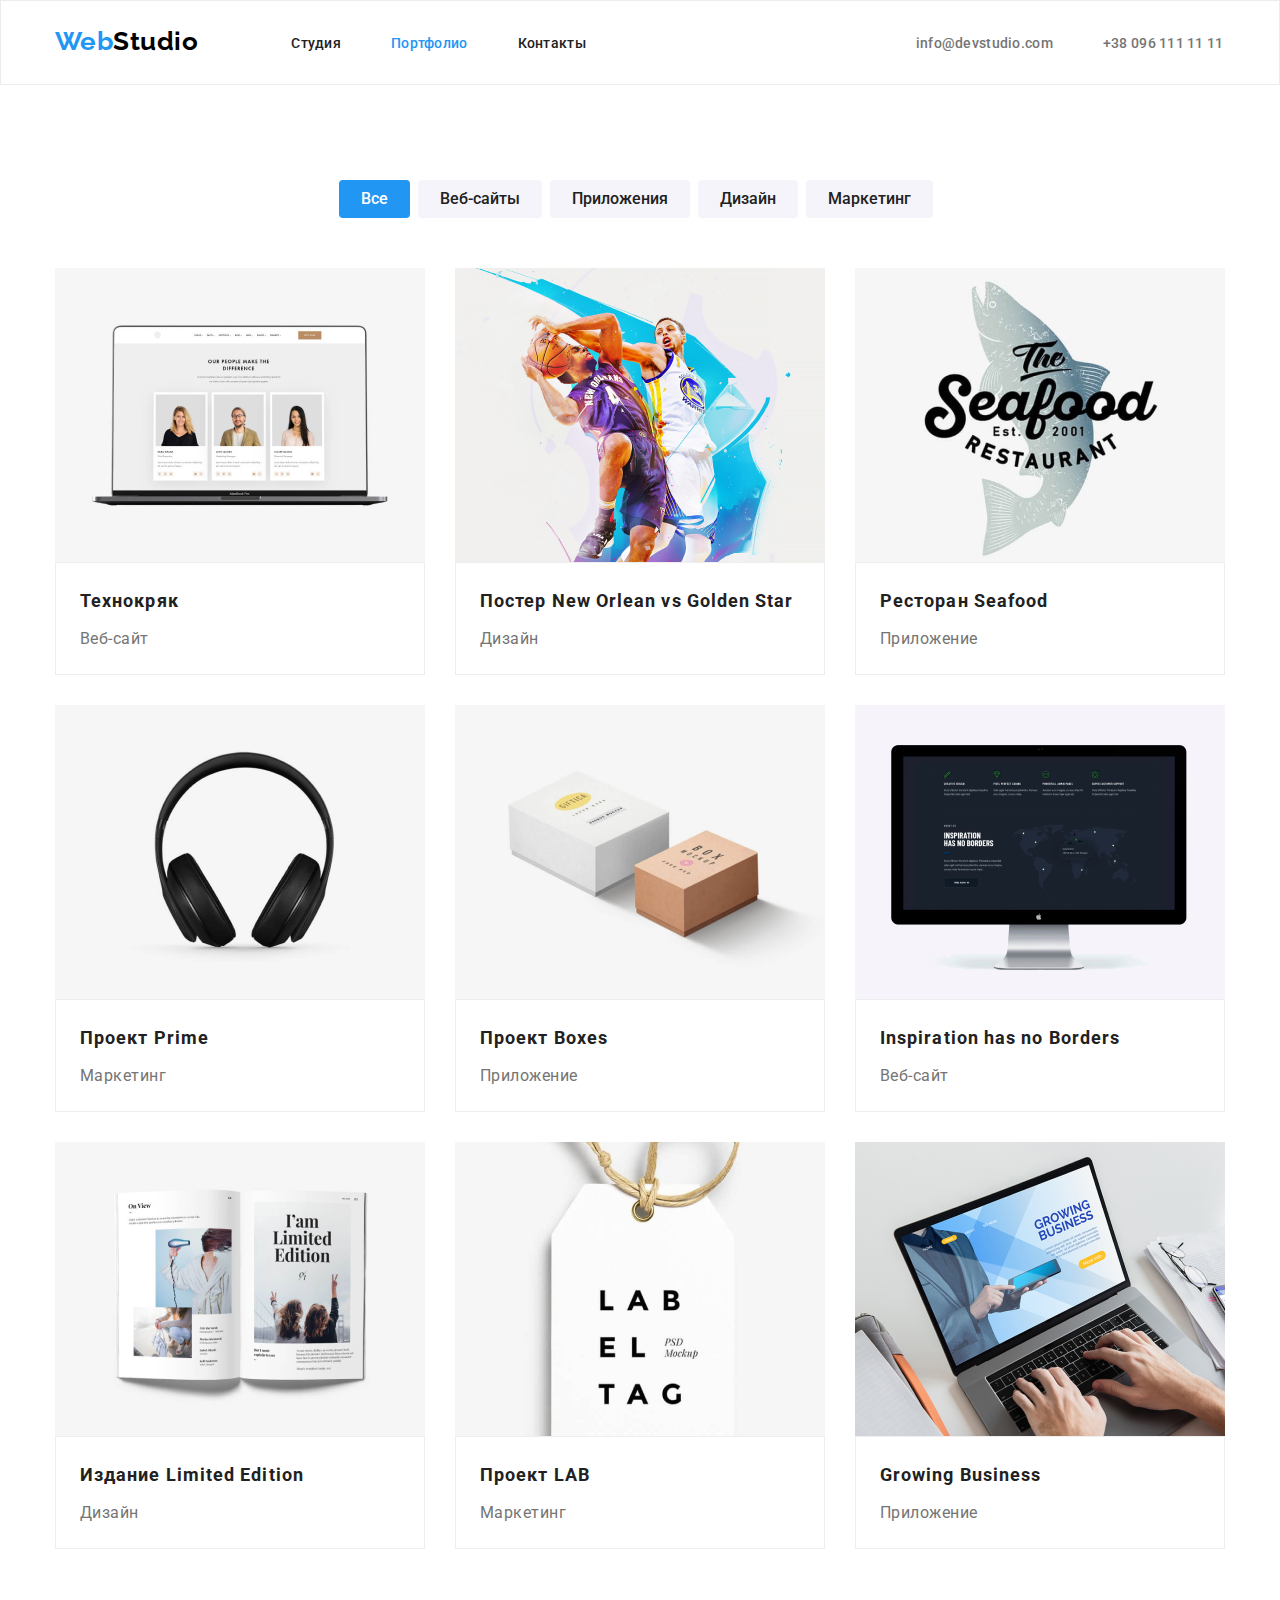
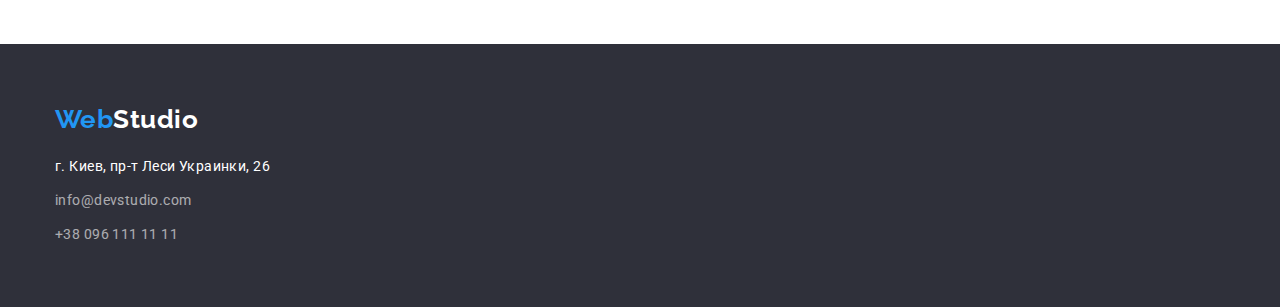
==== portfolio.html @ 9d83a107 "Previous HW" ====
<!DOCTYPE html>
<html lang="en">

<head>
    <meta charset="UTF-8">
    <link rel="stylesheet" href="./css/styles.css">
    <meta name="viewport" content="width=device-width, initial-scale=1.0">
    <link rel="preconnect" href="https://fonts.googleapis.com">
    <link rel="preconnect" href="https://fonts.gstatic.com" crossorigin>
    <link
        href="https://fonts.googleapis.com/css2?family=Raleway:wght@700&family=Roboto:wght@400;500;700;900&display=swap"
        rel="stylesheet">
    <title>WebStudio</title>
</head>

<body>
    <!-- Header -->
    
    <header class="header">
        <div class="wrapper">
            <nav class="header-nav">
                <a href="#" class="logo header-logo link"><span class="link-span">Web</span>Studio</a>
                <ul class="header-list list">
                    <li class="header-item"><a class="header-link link" href="./index.html">Студия</a></li>
                    <li class="header-item"><a class="header-link active link" href="#">Портфолио</a></li>
                    <li class="header-item"><a class="header-link link" href="#">Контакты</a></li>
                </ul>
                <ul class="header-contact list">
                    <li class="header-item"><a class="header-email-link link" href="mailto:info@devstudio.com">info@devstudio.com</a>
                    </li>
                    <li class="header-item"><a class="header-tel-link link" href="tel:+38 096 111 11 11">+38 096 111 11 11</a></li>
                </ul>
            </nav>
        </div>
    </header>

    <!-- Main -->
    <main>

        <section class="portfolio-section">
            <div class="wrapper">
                <nav class="filter-nav">
                    <ul class="filter-list list">
                        <li class="filter-item"><button class="filter-link active link" href="#">Все</button></li>
                        <li class="filter-item"><button class="filter-link link" href="#">Веб-сайты</button></li>
                        <li class="filter-item"><button class="filter-link link" href="#">Приложения</button></li>
                        <li class="filter-item"><button class="filter-link link" href="#">Дизайн</button></li>
                        <li class="filter-item"><button class="filter-link link" href="#">Маркетинг</button></li>
                    </ul>
                </nav>
                <ul class="product-list list">
                    <li class="product-item">
                        <img src="./images/img.png" alt="Img1">
                        <div class="product-block">
                            <h3 class="product-title">Технокряк</h3>
                            <p class="product-description">Веб-сайт</p>
                        </div>
                    </li>
                    <li class="product-item">
                        <img src="./images/img-1.png" alt="Img2">
                        <div class="product-block">
                            <h3 class="product-title">Постер New Orlean vs Golden Star</h3>
                            <p class="product-description">Дизайн</p>
                        </div>
                    </li>
                    <li class="product-item">
                        <img src="./images/img-2.png" alt="Img3">
                        <div class="product-block">
                            <h3 class="product-title">Ресторан Seafood</h3>
                            <p class="product-description">Приложение</p>
                        </div>
                    </li>


                    <li class="product-item">
                        <img src="./images/img-3.png" alt="Img4">
                        <div class="product-block">
                            <h3 class="product-title">Проект Prime</h3>
                            <p class="product-description">Маркетинг</p>
                        </div>
                    </li>
                    <li class="product-item">
                        <img src="./images/img-4.png" alt="Img5">
                        <div class="product-block">
                            <h3 class="product-title">Проект Boxes</h3>
                            <p class="product-description">Приложение</p>
                        </div>
                    </li>
                    <li class="product-item">
                        <img src="./images/img-5.png" alt="Img6">
                        <div class="product-block">
                            <h3 class="product-title" lang="en">Inspiration has no Borders</h3>
                            <p class="product-description">Веб-сайт</p>
                        </div>
                    </li>


                    <li class="product-item">
                        <img src="./images/img-6.png" alt="Img7">
                        <div class="product-block">
                            <h3 class="product-title">Издание Limited Edition</h3>
                            <p class="product-description">Дизайн</p>
                        </div>
                    </li>
                    <li class="product-item">
                        <img src="./images/img-7.png" alt="Img8">
                        <div class="product-block">
                            <h3 class="product-title">Проект LAB</h3>
                            <p class="product-description">Маркетинг</p>
                        </div>
                    </li>
                    <li class="product-item">
                        <img src="./images/img-8.png" alt="Img9">
                        <div class="product-block">
                            <h3 class="product-title" lang="en">Growing Business</h3>
                            <p class="product-description">Приложение</p>
                        </div>
                    </li>
                </ul>
            </div>
        </section>
    </main>

    <!-- Footer -->
    <footer class="footer">
        <div class="wrapper">
            <a href="#" class="footer-logo link"><span class="link-span">Web</span>Studio</a>
            <address class="footer-address">г. Киев, пр-т Леси Украинки, 26</address>
            <ul class="footer-list list">
                <li class="footer-item"><a class="footer-email-link link"
                        href="mailto:info@devstudio.com">info@devstudio.com</a></li>
                <li class="footer-item"><a class="footer-tel-link link" href="tel:+38 096 111 11 11">+38 096 111 11
                        11</a></li>
            </ul>
        </div>
    </footer>
</body>

</html>
---- css/styles.css ----
:root {
  --primary-title-color: #ffffff;
  --secondary-title-color: #212121;
  --secondary-text-color: #757575;
  --accent-color: #2196f3;
}

body {
  font-family: 'Roboto', sans-serif;
  letter-spacing: 0.03em;
  margin: 0;
}

* {
  padding: 0;
  margin: 0;
  border: 0;
  box-sizing: border-box;
}

img {
  display: block;
}

h1,
h2,
h3,
h4,
h5,
h6,
p {
  margin: 0;
}

ul {
  margin: 0;
  padding: 0;
}

.wrapper {
  width: 1200px;
  margin: 0 auto;
  padding-left: 15px;
  padding-right: 15px;
}

.link {
  text-decoration: none;
}

.list {
  list-style: none;
}

.btn {
  padding: 10px 32px;
}

.logo {
  font-family: Raleway;
  font-style: normal;
  font-weight: bold;
  font-size: 26px;
  line-height: 1.19;
  color: #000;
}

.footer-logo {
  font-family: Raleway;
  font-style: normal;
  font-weight: bold;
  font-size: 26px;
  line-height: 1.19;
  color: #fff;
}

.link-span {
  font-family: Raleway;
  font-style: normal;
  font-weight: bold;
  font-size: 26px;
  line-height: 1.19;
  color: var(--accent-color);
}

/* Header */

.header {
  display: flex;
  border: 1px solid #ececec;
}

.header-logo {
  margin-right: 93px;
  padding-top: 25px;
  padding-bottom: 25px;
}

.header-nav {
  display: flex;
  flex-direction: row;
}

.header-list {
  display: flex;
  flex-direction: row;
  padding: 32px 0px;
  margin-right: 330px;
}

.header-item {
  margin-right: 50px;
}

.header-item:last-child {
  margin-right: 0;
}

.header-contact {
  display: flex;
  padding: 32px 0px;
}

.header-link {
  font-weight: 500;
  font-size: 14px;
  line-height: 1.14;
  letter-spacing: 0.02em;
  color: var(--secondary-title-color);
}

.header-link.active {
  color: var(--accent-color);
}

.header-link:hover {
  color: var(--accent-color);
}

.header-email-link {
  font-weight: 500;
  font-size: 14px;
  line-height: 1.14;
  letter-spacing: 0.02em;
  color: var(--secondary-text-color);
}

.header-email-link:hover {
  color: var(--accent-color);
}

.header-tel-link {
  font-weight: 500;
  font-size: 14px;
  line-height: 1.14;
  letter-spacing: 0.02em;
  color: var(--secondary-text-color);
}

.header-tel-link:hover {
  color: var(--accent-color);
}

/* First Section */

.first-section {
  background-color: #2f303a;
  padding-bottom: 200px;
  padding-top: 200px;
}

.block {
  display: flex;
  justify-content: center;
  align-items: center;
  flex-direction: column;
}

.first-title {
  font-weight: 900;
  font-size: 44px;
  line-height: 1.36;
  text-align: center;
  letter-spacing: 0.06em;
  text-transform: uppercase;
  color: var(--primary-title-color);
  width: 700px;
  margin-bottom: 30px;
}

.first-section-btn {
  padding: 10px 32px;
  border: transparent;
  border-radius: 4px;
  cursor: pointer;
  font-weight: 700;
  font-size: 16px;
  line-height: 1.88;
  display: flex;
  align-items: center;
  text-align: center;
  letter-spacing: 0.06em;
  background-color: var(--accent-color);
  color: var(--primary-title-color);
}

/* Benefits Section */

.benefits-class {
  padding-top: 95px;
  padding-bottom: 95px;
}

.benefits-list {
  display: flex;
  justify-content: space-between;
}

.benefits-list-title {
  margin-bottom: 10px;
  font-weight: bold;
  font-size: 14px;
  line-height: 1.14;
  letter-spacing: 0.03em;
  text-transform: uppercase;
  color: var(--secondary-title-color);
}

.benefits-list-description {
  width: 270px;
  font-weight: normal;
  font-size: 14px;
  line-height: 1.71;
  letter-spacing: 0.03em;
  color: var(--secondary-text-color);
}

/* What we do section */

.wwd-section {
  padding-bottom: 95px;
}

.wwd-title {
  display: flex;
  justify-content: center;
  font-weight: bold;
  font-size: 36px;
  line-height: 1.16;
  letter-spacing: 0.03em;
  color: var(--secondary-title-color);
  margin-bottom: 50px;
}

.wwd-list {
  display: flex;
}

.wwd-list-item:not(:last-child) {
  margin-right: 30px;
}

/* Our team section */

.team-section {
  background-color: #f5f4fa;
  padding-bottom: 95px;
  padding-top: 95px;
}

.team-title {
  display: flex;
  justify-content: center;
  font-weight: bold;
  font-size: 36px;
  line-height: 1.16;
  letter-spacing: 0.03em;
  color: var(--secondary-title-color);

  margin-bottom: 50px;
}

.team-list {
  display: flex;
}

.team-list-item:not(:last-child) {
  margin-right: 30px;
}

.team-list-item {
  background: #ffffff;
  box-shadow: 0px 1px 3px rgba(0, 0, 0, 0.12), 0px 1px 1px rgba(0, 0, 0, 0.14),
    0px 2px 1px rgba(0, 0, 0, 0.2);
  border-radius: 0px 0px 4px 4px;
  width: 270px;
}

.team-list-item-title {
  font-weight: 500;
  font-size: 16px;
  line-height: 1.18;
  text-align: center;
  letter-spacing: 0.03em;
  color: var(--secondary-title-color);
  margin-top: 30px;
}

.team-list-item-text {
  font-weight: normal;
  font-size: 16px;
  line-height: 1.18;
  text-align: center;
  letter-spacing: 0.03em;
  color: var(--secondary-text-color);
  margin-top: 10px;
  margin-bottom: 30px;
}

/* Footer */

.footer {
  background-color: #2f303a;
  padding-top: 60px;
  padding-bottom: 60px;
}

.footer-logo {
  display: inline-block;
  margin-bottom: 20px;
}

.footer-item:not(:last-child) {
  margin-bottom: 10px;
}

.footer-address {
  font-style: normal;
  font-size: 14px;
  line-height: 1.71;
  letter-spacing: 0.03em;
  color: var(--primary-title-color);
  margin-bottom: 10px;
}

.footer-email-link {
  font-weight: normal;
  font-size: 14px;
  line-height: 1.71;
  letter-spacing: 0.03em;
  color: var(--primary-title-color);
  opacity: 0.6;
}

.footer-tel-link {
  font-weight: normal;
  font-size: 14px;
  line-height: 1.71;
  letter-spacing: 0.03em;
  color: var(--primary-title-color);
  opacity: 0.6;
}

/* Portfolio */

.portfolio-section {
  padding: 95px 0;
}

/* Filter */

.fiter-nav {
  display: flex;
  align-items: center;
}

.filter-list {
  display: flex;
  justify-content: center;
  margin-bottom: 50px;
}

.filter-item {
  margin-right: 8px;
}

.filter-link {
  cursor: pointer;
  font-family: inherit;
  font-weight: 500;
  font-size: 16px;
  line-height: 1.63;
  text-align: center;
  color: var(--secondary-title-color);
  border-radius: 4px;
  background: #f5f4fa;
  padding: 6px 22px;
  border: transparent;
}

.filter-link:hover {
  background-color: var(--accent-color);
  color: var(--primary-title-color);
}

.filter-link.active {
  background-color: var(--accent-color);
  color: var(--primary-title-color);
}

/* Product */

.product-list {
  display: flex;
  flex-wrap: wrap;
  font-size: 16px;
  line-height: 1.88;
  margin-right: -30px;
  margin-bottom: -30px;
}

.product-item {
  background: #ffffff;
  box-sizing: border-box;
  margin-right: 30px;
  margin-bottom: 30px;
  width: 370px;
  flex-basis: calc(100% / 3 - 30px);
}

.product-block {
  padding: 20px 24px;
  border: 1px solid #eeeeee;
}

.product-title {
  font-weight: 700;
  font-size: 18px;
  line-height: 2;
  letter-spacing: 0.06em;
  color: var(--secondary-title-color);
  margin-bottom: 5px;
}

.product-description {
  font-weight: normal;
  font-size: 16px;
  line-height: 1.87;
  letter-spacing: 0.03em;
  color: var(--secondary-text-color);
}
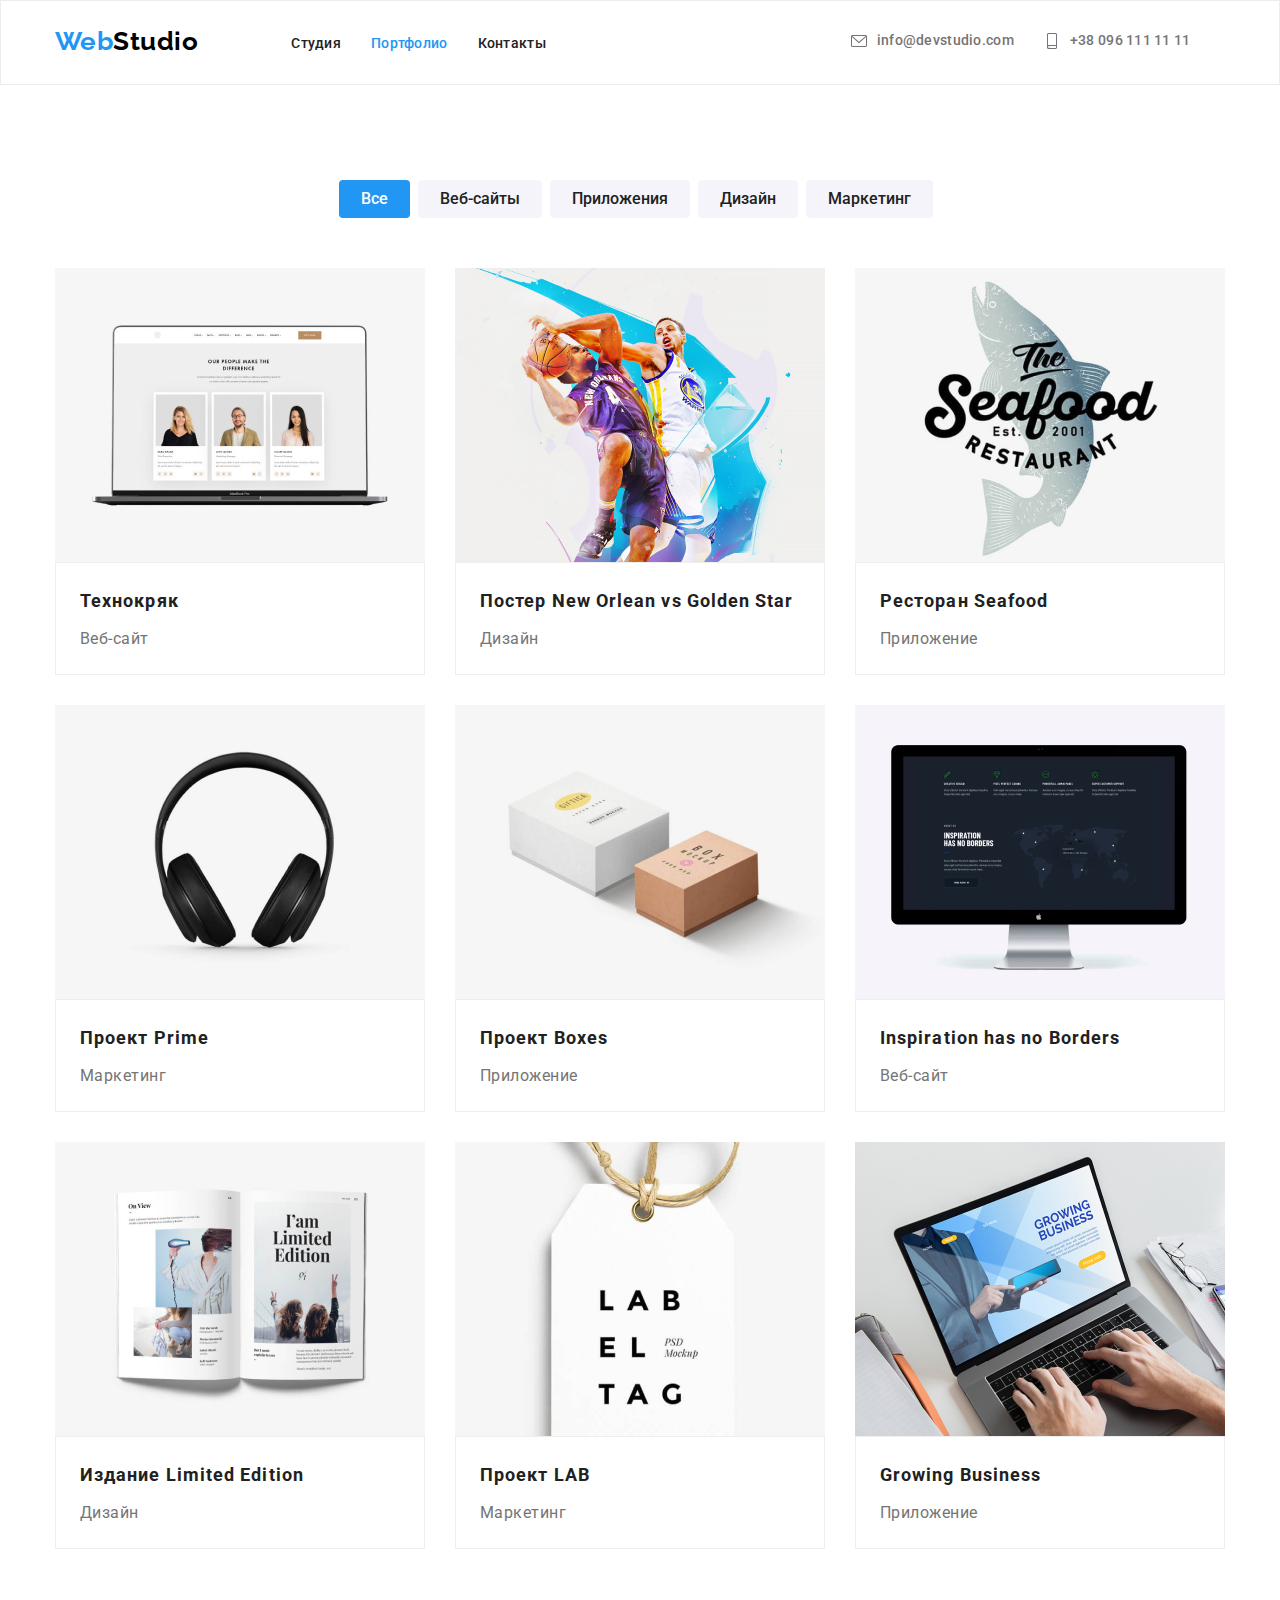
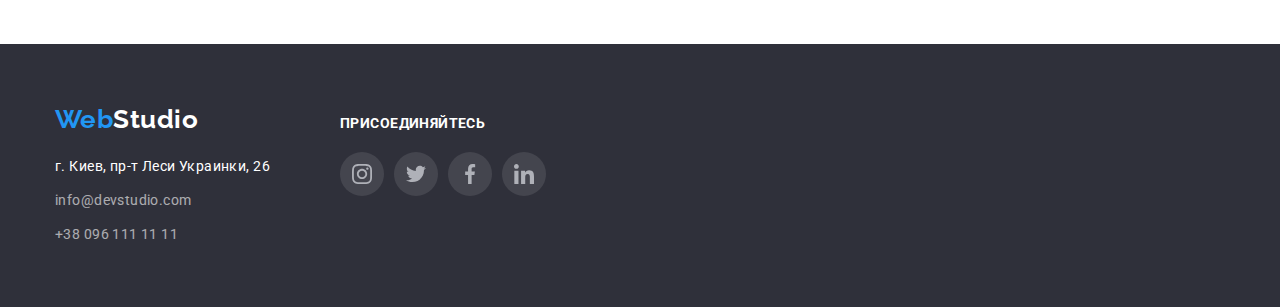
==== commit 783c16eb: "Hw done" ====
--- a/portfolio.html
+++ b/portfolio.html
@@ -1,139 +1,197 @@
 <!DOCTYPE html>
 <html lang="en">
+  <head>
+    <meta charset="UTF-8" />
+    <link rel="stylesheet" href="./css/styles.css" />
+    <meta name="viewport" content="width=device-width, initial-scale=1.0" />
+    <link rel="preconnect" href="https://fonts.googleapis.com" />
+    <link rel="preconnect" href="https://fonts.gstatic.com" crossorigin />
+    <link
+      href="https://fonts.googleapis.com/css2?family=Raleway:wght@700&family=Roboto:wght@400;500;700;900&display=swap"
+      rel="stylesheet"
+    />
+    <title>WebStudio</title>
+  </head>
 
-<head>
-    <meta charset="UTF-8">
-    <link rel="stylesheet" href="./css/styles.css">
-    <meta name="viewport" content="width=device-width, initial-scale=1.0">
-    <link rel="preconnect" href="https://fonts.googleapis.com">
-    <link rel="preconnect" href="https://fonts.gstatic.com" crossorigin>
-    <link
-        href="https://fonts.googleapis.com/css2?family=Raleway:wght@700&family=Roboto:wght@400;500;700;900&display=swap"
-        rel="stylesheet">
-    <title>WebStudio</title>
-</head>
+  <body>
+    <!-- Header -->
 
-<body>
-    <!-- Header -->
-    
-    <header class="header">
-        <div class="wrapper">
-            <nav class="header-nav">
-                <a href="#" class="logo header-logo link"><span class="link-span">Web</span>Studio</a>
-                <ul class="header-list list">
-                    <li class="header-item"><a class="header-link link" href="./index.html">Студия</a></li>
-                    <li class="header-item"><a class="header-link active link" href="#">Портфолио</a></li>
-                    <li class="header-item"><a class="header-link link" href="#">Контакты</a></li>
-                </ul>
-                <ul class="header-contact list">
-                    <li class="header-item"><a class="header-email-link link" href="mailto:info@devstudio.com">info@devstudio.com</a>
-                    </li>
-                    <li class="header-item"><a class="header-tel-link link" href="tel:+38 096 111 11 11">+38 096 111 11 11</a></li>
-                </ul>
-            </nav>
-        </div>
+    <header class="header-portfolio">
+      <div class="wrapper">
+        <nav class="header-nav">
+          <a href="#" class="logo header-logo link"><span class="link-span">Web</span>Studio</a>
+          <ul class="header-list list">
+            <li class="header-item"><a class="header-link link" href="./index.html">Студия</a></li>
+            <li class="header-item"><a class="header-link active link" href="#">Портфолио</a></li>
+            <li class="header-item"><a class="header-link link" href="#">Контакты</a></li>
+          </ul>
+          <ul class="header-contact list">
+            <li class="header-item">
+              <a class="header-email-link link" href="mailto:info@devstudio.com">
+                <svg class="header-svg" width="16" height="16">
+                  <use href="./images/symbol-defs.svg#envelope"></use>
+                </svg>
+                info@devstudio.com
+              </a>
+            </li>
+            <li class="header-item">
+              <a class="header-tel-link link" href="tel:+38 096 111 11 11">
+                <svg class="header-svg" width="16" height="16">
+                  <use href="./images/symbol-defs.svg#smartphone"></use>
+                </svg>
+                +38 096 111 11 11
+              </a>
+            </li>
+          </ul>
+        </nav>
+      </div>
     </header>
 
     <!-- Main -->
     <main>
+      <section class="portfolio-section">
+        <div class="wrapper">
+          <nav class="filter-nav">
+            <ul class="filter-list list">
+              <li class="filter-item">
+                <button class="filter-link active link" href="#">Все</button>
+              </li>
+              <li class="filter-item">
+                <button class="filter-link link" href="#">Веб-сайты</button>
+              </li>
+              <li class="filter-item">
+                <button class="filter-link link" href="#">Приложения</button>
+              </li>
+              <li class="filter-item"><button class="filter-link link" href="#">Дизайн</button></li>
+              <li class="filter-item">
+                <button class="filter-link link" href="#">Маркетинг</button>
+              </li>
+            </ul>
+          </nav>
+          <ul class="product-list list">
+            <li class="product-item">
+              <img src="./images/img.png" alt="Img1" />
+              <div class="product-block">
+                <h3 class="product-title">Технокряк</h3>
+                <p class="product-description">Веб-сайт</p>
+              </div>
+            </li>
+            <li class="product-item">
+              <img src="./images/img-1.png" alt="Img2" />
+              <div class="product-block">
+                <h3 class="product-title">Постер New Orlean vs Golden Star</h3>
+                <p class="product-description">Дизайн</p>
+              </div>
+            </li>
+            <li class="product-item">
+              <img src="./images/img-2.png" alt="Img3" />
+              <div class="product-block">
+                <h3 class="product-title">Ресторан Seafood</h3>
+                <p class="product-description">Приложение</p>
+              </div>
+            </li>
 
-        <section class="portfolio-section">
-            <div class="wrapper">
-                <nav class="filter-nav">
-                    <ul class="filter-list list">
-                        <li class="filter-item"><button class="filter-link active link" href="#">Все</button></li>
-                        <li class="filter-item"><button class="filter-link link" href="#">Веб-сайты</button></li>
-                        <li class="filter-item"><button class="filter-link link" href="#">Приложения</button></li>
-                        <li class="filter-item"><button class="filter-link link" href="#">Дизайн</button></li>
-                        <li class="filter-item"><button class="filter-link link" href="#">Маркетинг</button></li>
-                    </ul>
-                </nav>
-                <ul class="product-list list">
-                    <li class="product-item">
-                        <img src="./images/img.png" alt="Img1">
-                        <div class="product-block">
-                            <h3 class="product-title">Технокряк</h3>
-                            <p class="product-description">Веб-сайт</p>
-                        </div>
-                    </li>
-                    <li class="product-item">
-                        <img src="./images/img-1.png" alt="Img2">
-                        <div class="product-block">
-                            <h3 class="product-title">Постер New Orlean vs Golden Star</h3>
-                            <p class="product-description">Дизайн</p>
-                        </div>
-                    </li>
-                    <li class="product-item">
-                        <img src="./images/img-2.png" alt="Img3">
-                        <div class="product-block">
-                            <h3 class="product-title">Ресторан Seafood</h3>
-                            <p class="product-description">Приложение</p>
-                        </div>
-                    </li>
+            <li class="product-item">
+              <img src="./images/img-3.png" alt="Img4" />
+              <div class="product-block">
+                <h3 class="product-title">Проект Prime</h3>
+                <p class="product-description">Маркетинг</p>
+              </div>
+            </li>
+            <li class="product-item">
+              <img src="./images/img-4.png" alt="Img5" />
+              <div class="product-block">
+                <h3 class="product-title">Проект Boxes</h3>
+                <p class="product-description">Приложение</p>
+              </div>
+            </li>
+            <li class="product-item">
+              <img src="./images/img-5.png" alt="Img6" />
+              <div class="product-block">
+                <h3 class="product-title" lang="en">Inspiration has no Borders</h3>
+                <p class="product-description">Веб-сайт</p>
+              </div>
+            </li>
 
-
-                    <li class="product-item">
-                        <img src="./images/img-3.png" alt="Img4">
-                        <div class="product-block">
-                            <h3 class="product-title">Проект Prime</h3>
-                            <p class="product-description">Маркетинг</p>
-                        </div>
-                    </li>
-                    <li class="product-item">
-                        <img src="./images/img-4.png" alt="Img5">
-                        <div class="product-block">
-                            <h3 class="product-title">Проект Boxes</h3>
-                            <p class="product-description">Приложение</p>
-                        </div>
-                    </li>
-                    <li class="product-item">
-                        <img src="./images/img-5.png" alt="Img6">
-                        <div class="product-block">
-                            <h3 class="product-title" lang="en">Inspiration has no Borders</h3>
-                            <p class="product-description">Веб-сайт</p>
-                        </div>
-                    </li>
-
-
-                    <li class="product-item">
-                        <img src="./images/img-6.png" alt="Img7">
-                        <div class="product-block">
-                            <h3 class="product-title">Издание Limited Edition</h3>
-                            <p class="product-description">Дизайн</p>
-                        </div>
-                    </li>
-                    <li class="product-item">
-                        <img src="./images/img-7.png" alt="Img8">
-                        <div class="product-block">
-                            <h3 class="product-title">Проект LAB</h3>
-                            <p class="product-description">Маркетинг</p>
-                        </div>
-                    </li>
-                    <li class="product-item">
-                        <img src="./images/img-8.png" alt="Img9">
-                        <div class="product-block">
-                            <h3 class="product-title" lang="en">Growing Business</h3>
-                            <p class="product-description">Приложение</p>
-                        </div>
-                    </li>
-                </ul>
-            </div>
-        </section>
+            <li class="product-item">
+              <img src="./images/img-6.png" alt="Img7" />
+              <div class="product-block">
+                <h3 class="product-title">Издание Limited Edition</h3>
+                <p class="product-description">Дизайн</p>
+              </div>
+            </li>
+            <li class="product-item">
+              <img src="./images/img-7.png" alt="Img8" />
+              <div class="product-block">
+                <h3 class="product-title">Проект LAB</h3>
+                <p class="product-description">Маркетинг</p>
+              </div>
+            </li>
+            <li class="product-item">
+              <img src="./images/img-8.png" alt="Img9" />
+              <div class="product-block">
+                <h3 class="product-title" lang="en">Growing Business</h3>
+                <p class="product-description">Приложение</p>
+              </div>
+            </li>
+          </ul>
+        </div>
+      </section>
     </main>
 
     <!-- Footer -->
     <footer class="footer">
-        <div class="wrapper">
+      <div class="wrapper">
+        <div class="footer-flex">
+          <div class="footer-social">
             <a href="#" class="footer-logo link"><span class="link-span">Web</span>Studio</a>
             <address class="footer-address">г. Киев, пр-т Леси Украинки, 26</address>
             <ul class="footer-list list">
-                <li class="footer-item"><a class="footer-email-link link"
-                        href="mailto:info@devstudio.com">info@devstudio.com</a></li>
-                <li class="footer-item"><a class="footer-tel-link link" href="tel:+38 096 111 11 11">+38 096 111 11
-                        11</a></li>
+              <li class="footer-item">
+                <a class="footer-email-link link" href="mailto:info@devstudio.com"
+                  >info@devstudio.com</a
+                >
+              </li>
+              <li class="footer-item">
+                <a class="footer-tel-link link" href="tel:+38 096 111 11 11">+38 096 111 11 11</a>
+              </li>
             </ul>
+          </div>
+          <div class="footer-invite">
+            <p class="footer-text">присоединяйтесь</p>
+            <ul class="footer-invite-list list">
+              <li class="footer-invite-item">
+                <a class="footer-invite-link link" href="">
+                  <svg class="footer-svg">
+                    <use href="./images/symbol-defs.svg#instagram-2"></use>
+                  </svg>
+                </a>
+              </li>
+              <li class="footer-invite-item">
+                <a class="footer-invite-link link" href="">
+                  <svg class="footer-svg">
+                    <use href="./images/symbol-defs.svg#twitter-1"></use>
+                  </svg>
+                </a>
+              </li>
+              <li class="footer-invite-item">
+                <a class="footer-invite-link link" href="">
+                  <svg class="footer-svg">
+                    <use href="./images/symbol-defs.svg#facebook-1"></use>
+                  </svg>
+                </a>
+              </li>
+              <li class="footer-invite-item">
+                <a class="footer-invite-link link" href="">
+                  <svg class="footer-svg">
+                    <use href="./images/symbol-defs.svg#linkedin-1"></use>
+                  </svg>
+                </a>
+              </li>
+            </ul>
+          </div>
         </div>
+      </div>
     </footer>
-</body>
-
-</html>+  </body>
+</html>
--- a/css/styles.css
+++ b/css/styles.css
@@ -3,6 +3,7 @@
   --secondary-title-color: #212121;
   --secondary-text-color: #757575;
   --accent-color: #2196f3;
+  --clients-color: #afb1b8;
 }
 
 body {
@@ -87,6 +88,10 @@
 
 .header {
   display: flex;
+}
+
+.header-portfolio {
+  display: flex;
   border: 1px solid #ececec;
 }
 
@@ -105,11 +110,11 @@
   display: flex;
   flex-direction: row;
   padding: 32px 0px;
-  margin-right: 330px;
+  margin-right: 305px;
 }
 
 .header-item {
-  margin-right: 50px;
+  margin-right: 30px;
 }
 
 .header-item:last-child {
@@ -138,23 +143,33 @@
 }
 
 .header-email-link {
+  display: flex;
   font-weight: 500;
   font-size: 14px;
   line-height: 1.14;
   letter-spacing: 0.02em;
   color: var(--secondary-text-color);
-}
-
-.header-email-link:hover {
+  fill: var(--secondary-text-color);
+}
+
+.header-svg {
+  margin-right: 10px;
+}
+
+.header-email-link:hover,
+.header-tel-link:hover {
+  fill: var(--accent-color);
   color: var(--accent-color);
 }
 
 .header-tel-link {
+  display: flex;
   font-weight: 500;
   font-size: 14px;
   line-height: 1.14;
   letter-spacing: 0.02em;
   color: var(--secondary-text-color);
+  fill: var(--secondary-text-color);
 }
 
 .header-tel-link:hover {
@@ -164,7 +179,7 @@
 /* First Section */
 
 .first-section {
-  background-color: #2f303a;
+  background-image: url(../images/headerbg.jpg);
   padding-bottom: 200px;
   padding-top: 200px;
 }
@@ -216,6 +231,50 @@
   justify-content: space-between;
 }
 
+.icon1::before {
+  content: '';
+  display: block;
+  height: 120px;
+  background-color: #f5f4fa;
+  background-image: url(../images/antenna.svg);
+  background-repeat: no-repeat;
+  background-position: center;
+  margin-bottom: 30px;
+}
+
+.icon2::before {
+  content: '';
+  display: block;
+  height: 120px;
+  background-color: #f5f4fa;
+  background-image: url(../images/clock.svg);
+  background-repeat: no-repeat;
+  background-position: center;
+  margin-bottom: 30px;
+}
+
+.icon3::before {
+  content: '';
+  display: block;
+  height: 120px;
+  background-color: #f5f4fa;
+  background-image: url(../images/diagram.svg);
+  background-repeat: no-repeat;
+  background-position: center;
+  margin-bottom: 30px;
+}
+
+.icon4::before {
+  content: '';
+  display: block;
+  height: 120px;
+  background-color: #f5f4fa;
+  background-image: url(../images/astronaut.svg);
+  background-repeat: no-repeat;
+  background-position: center;
+  margin-bottom: 30px;
+}
+
 .benefits-list-title {
   margin-bottom: 10px;
   font-weight: bold;
@@ -280,7 +339,8 @@
   margin-bottom: 50px;
 }
 
-.team-list {
+.team-list,
+.footer-invite-list {
   display: flex;
 }
 
@@ -296,6 +356,40 @@
   width: 270px;
 }
 
+.team-social {
+  display: flex;
+  justify-content: space-evenly;
+}
+
+.team-social-item {
+  display: flex;
+  justify-content: center;
+}
+
+.team-social-link {
+  width: 44px;
+  height: 44px;
+  display: flex;
+  justify-content: center;
+  align-items: center;
+  border-radius: 50%;
+  cursor: pointer;
+  margin-bottom: 30px;
+  fill: var(--clients-color);
+}
+
+.team-svg,
+.footer-svg {
+  width: 20px;
+  height: 20px;
+}
+
+.team-social-link:hover,
+.footer-invite-link:hover {
+  background-color: var(--accent-color);
+  fill: var(--primary-title-color);
+}
+
 .team-list-item-title {
   font-weight: 500;
   font-size: 16px;
@@ -314,7 +408,51 @@
   letter-spacing: 0.03em;
   color: var(--secondary-text-color);
   margin-top: 10px;
-  margin-bottom: 30px;
+  margin-bottom: 16px;
+}
+
+/* Clients */
+
+.clients-section {
+  padding-top: 95px;
+  padding-bottom: 95px;
+}
+
+.clients-title {
+  display: flex;
+  justify-content: center;
+  margin-bottom: 50px;
+}
+
+.clients-list {
+  display: flex;
+  flex-direction: row;
+  margin-right: -30px;
+}
+
+.clients-item {
+  margin-right: 30px;
+  flex-basis: calc(100% / 6 - 30px);
+}
+
+.clients-item-link {
+  width: 170px;
+  height: 92px;
+  border: 1px solid #afb1b8;
+  border-radius: 4px;
+  display: flex;
+  justify-content: center;
+  align-items: center;
+  fill: var(--clients-color);
+}
+
+.clients-item-link:hover {
+  border: 1px solid var(--accent-color);
+  fill: var(--accent-color);
+}
+
+.clients-svg {
+  width: 170px;
 }
 
 /* Footer */
@@ -325,6 +463,11 @@
   padding-bottom: 60px;
 }
 
+.footer-flex {
+  display: flex;
+  align-items: baseline;
+}
+
 .footer-logo {
   display: inline-block;
   margin-bottom: 20px;
@@ -359,6 +502,42 @@
   letter-spacing: 0.03em;
   color: var(--primary-title-color);
   opacity: 0.6;
+}
+
+.footer-invite {
+  margin-left: 70px;
+  display: flex;
+  flex-direction: column;
+}
+
+.footer-text {
+  font-weight: 700;
+  font-size: 14px;
+  line-height: 1.14;
+  letter-spacing: 0.03em;
+  text-transform: uppercase;
+  color: var(--primary-title-color);
+  margin-bottom: 20px;
+}
+
+.footer-invite-item {
+  margin-right: 10px;
+}
+
+.footer-invite-item:last-child {
+  margin-right: 0;
+}
+
+.footer-invite-link {
+  width: 44px;
+  height: 44px;
+  display: flex;
+  justify-content: center;
+  align-items: center;
+  border-radius: 50%;
+  cursor: pointer;
+  fill: var(--clients-color);
+  background: rgba(255, 255, 255, 0.1);
 }
 
 /* Portfolio */
@@ -428,6 +607,11 @@
   flex-basis: calc(100% / 3 - 30px);
 }
 
+.product-item:hover {
+  box-shadow: 0px 1px 1px rgba(0, 0, 0, 0.12), 0px 4px 4px rgba(0, 0, 0, 0.06),
+    1px 4px 6px rgba(0, 0, 0, 0.16);
+}
+
 .product-block {
   padding: 20px 24px;
   border: 1px solid #eeeeee;
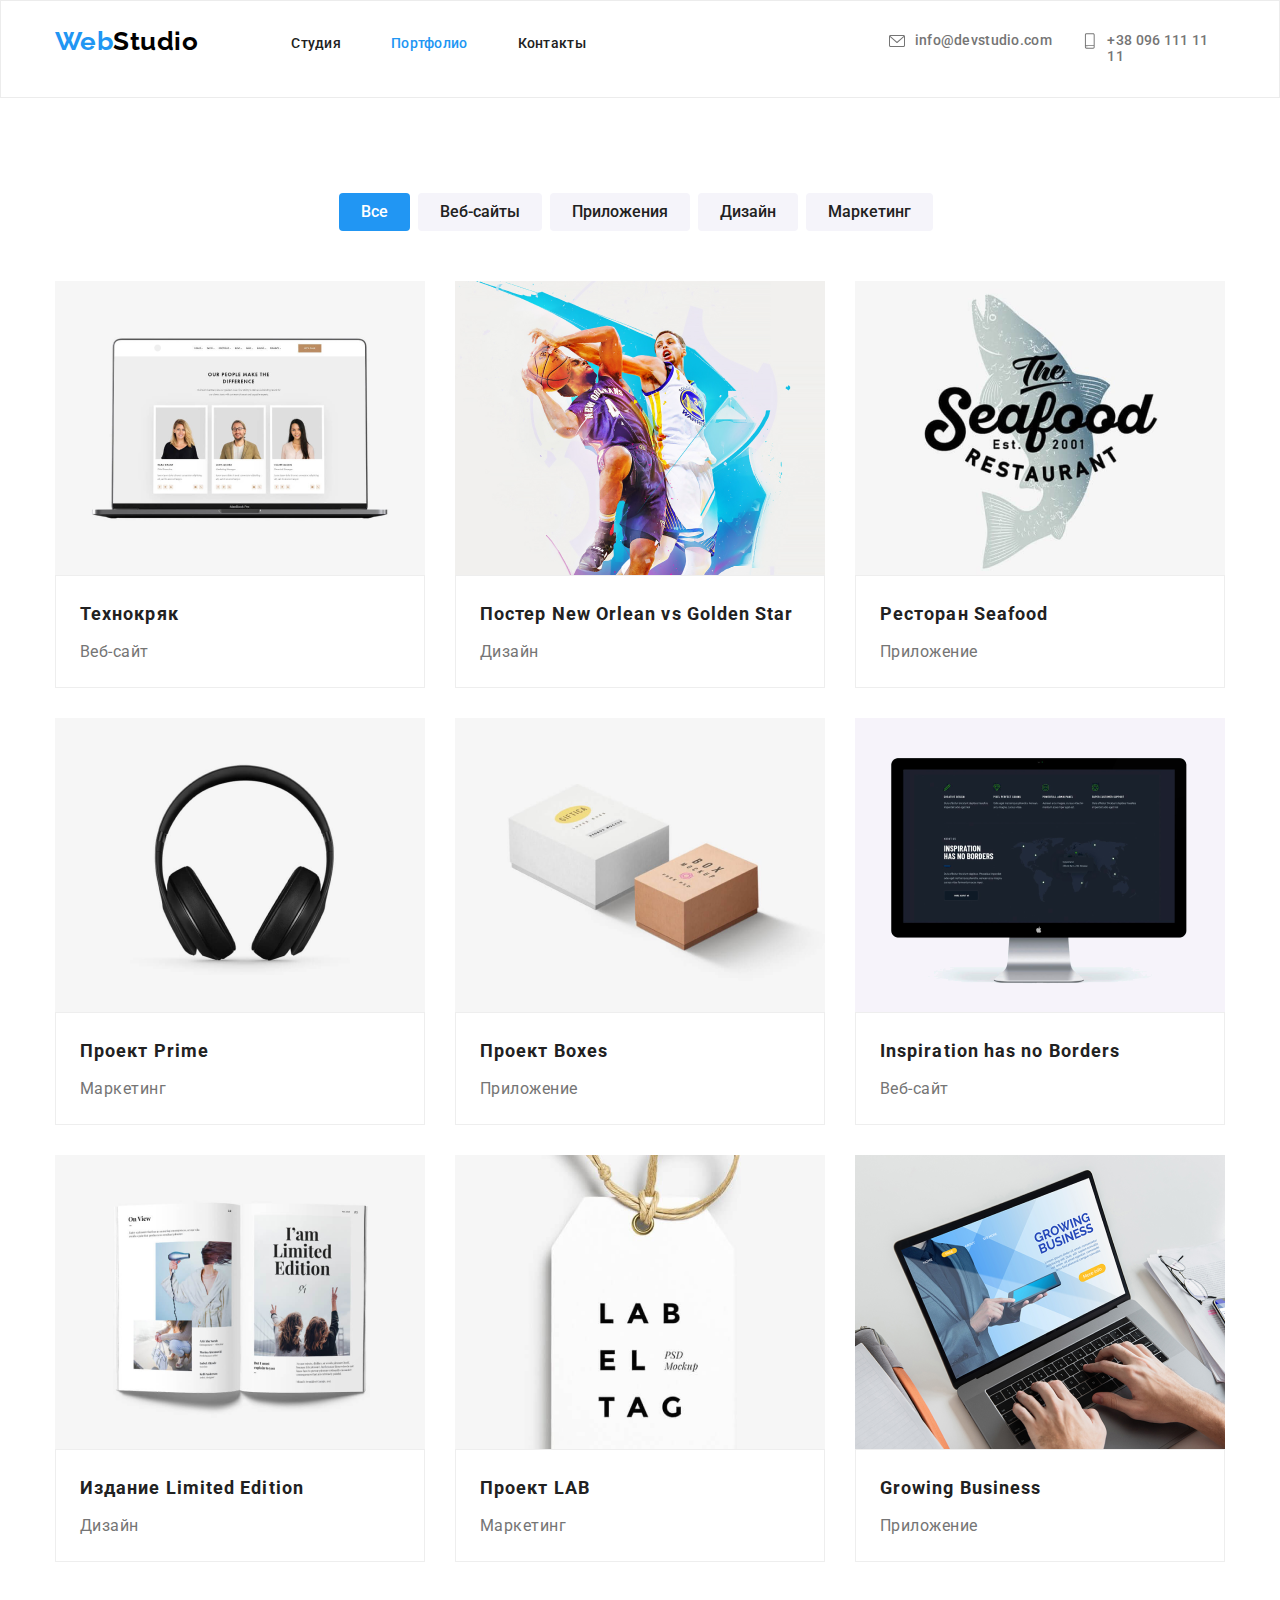
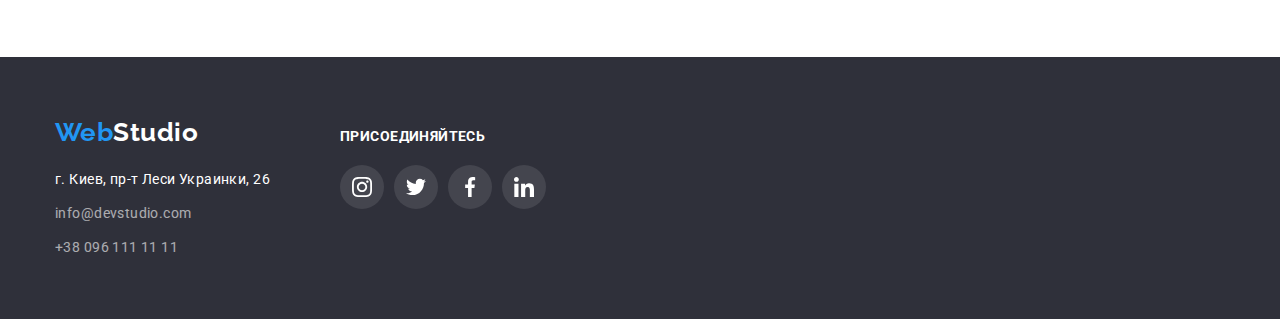
==== commit 7512ae01: "update" ====
--- a/portfolio.html
+++ b/portfolio.html
@@ -22,11 +22,13 @@
           <a href="#" class="logo header-logo link"><span class="link-span">Web</span>Studio</a>
           <ul class="header-list list">
             <li class="header-item"><a class="header-link link" href="./index.html">Студия</a></li>
-            <li class="header-item"><a class="header-link active link" href="#">Портфолио</a></li>
+            <li class="header-item">
+              <a class="header-link active link" href="#">Портфолио</a>
+            </li>
             <li class="header-item"><a class="header-link link" href="#">Контакты</a></li>
           </ul>
           <ul class="header-contact list">
-            <li class="header-item">
+            <li class="header-contact-item">
               <a class="header-email-link link" href="mailto:info@devstudio.com">
                 <svg class="header-svg" width="16" height="16">
                   <use href="./images/symbol-defs.svg#envelope"></use>
@@ -34,7 +36,7 @@
                 info@devstudio.com
               </a>
             </li>
-            <li class="header-item">
+            <li class="header-contact-item">
               <a class="header-tel-link link" href="tel:+38 096 111 11 11">
                 <svg class="header-svg" width="16" height="16">
                   <use href="./images/symbol-defs.svg#smartphone"></use>
--- a/css/styles.css
+++ b/css/styles.css
@@ -88,6 +88,7 @@
 
 .header {
   display: flex;
+  flex-direction: row;
 }
 
 .header-portfolio {
@@ -110,14 +111,22 @@
   display: flex;
   flex-direction: row;
   padding: 32px 0px;
-  margin-right: 305px;
+  margin-right: 303px;
 }
 
 .header-item {
+  margin-right: 50px;
+}
+
+.header-item:last-child {
+  margin-right: 0;
+}
+
+.header-contact-item {
   margin-right: 30px;
 }
 
-.header-item:last-child {
+.header-contact-item:last-child {
   margin-right: 0;
 }
 
@@ -138,7 +147,8 @@
   color: var(--accent-color);
 }
 
-.header-link:hover {
+.header-link:hover,
+.header-link:focus {
   color: var(--accent-color);
 }
 
@@ -157,7 +167,9 @@
 }
 
 .header-email-link:hover,
-.header-tel-link:hover {
+.header-tel-link:hover,
+.header-email-link:focus,
+.header-tel-link:focus {
   fill: var(--accent-color);
   color: var(--accent-color);
 }
@@ -172,14 +184,16 @@
   fill: var(--secondary-text-color);
 }
 
-.header-tel-link:hover {
+.header-tel-link:hover,
+.header-tel-link:focus {
   color: var(--accent-color);
 }
 
 /* First Section */
 
 .first-section {
-  background-image: url(../images/headerbg.jpg);
+  background-image: linear-gradient(to right, rgba(47, 48, 58, 0.4), rgba(47, 48, 58, 0.4)),
+    url(../images/headerbg.jpg);
   padding-bottom: 200px;
   padding-top: 200px;
 }
@@ -364,6 +378,7 @@
 .team-social-item {
   display: flex;
   justify-content: center;
+  margin-bottom: 30px;
 }
 
 .team-social-link {
@@ -374,7 +389,6 @@
   align-items: center;
   border-radius: 50%;
   cursor: pointer;
-  margin-bottom: 30px;
   fill: var(--clients-color);
 }
 
@@ -385,7 +399,9 @@
 }
 
 .team-social-link:hover,
-.footer-invite-link:hover {
+.footer-invite-link:hover,
+.team-social-link:focus,
+.footer-invite-link:focus {
   background-color: var(--accent-color);
   fill: var(--primary-title-color);
 }
@@ -435,6 +451,10 @@
   flex-basis: calc(100% / 6 - 30px);
 }
 
+.clients-item:last-child {
+  margin-right: 0;
+}
+
 .clients-item-link {
   width: 170px;
   height: 92px;
@@ -451,10 +471,6 @@
   fill: var(--accent-color);
 }
 
-.clients-svg {
-  width: 170px;
-}
-
 /* Footer */
 
 .footer {
@@ -536,7 +552,7 @@
   align-items: center;
   border-radius: 50%;
   cursor: pointer;
-  fill: var(--clients-color);
+  fill: var(--primary-title-color);
   background: rgba(255, 255, 255, 0.1);
 }
 
@@ -577,7 +593,8 @@
   border: transparent;
 }
 
-.filter-link:hover {
+.filter-link:hover,
+.filter-link:focus {
   background-color: var(--accent-color);
   color: var(--primary-title-color);
 }
@@ -607,7 +624,8 @@
   flex-basis: calc(100% / 3 - 30px);
 }
 
-.product-item:hover {
+.product-item:hover,
+.product-item:focus {
   box-shadow: 0px 1px 1px rgba(0, 0, 0, 0.12), 0px 4px 4px rgba(0, 0, 0, 0.06),
     1px 4px 6px rgba(0, 0, 0, 0.16);
 }
